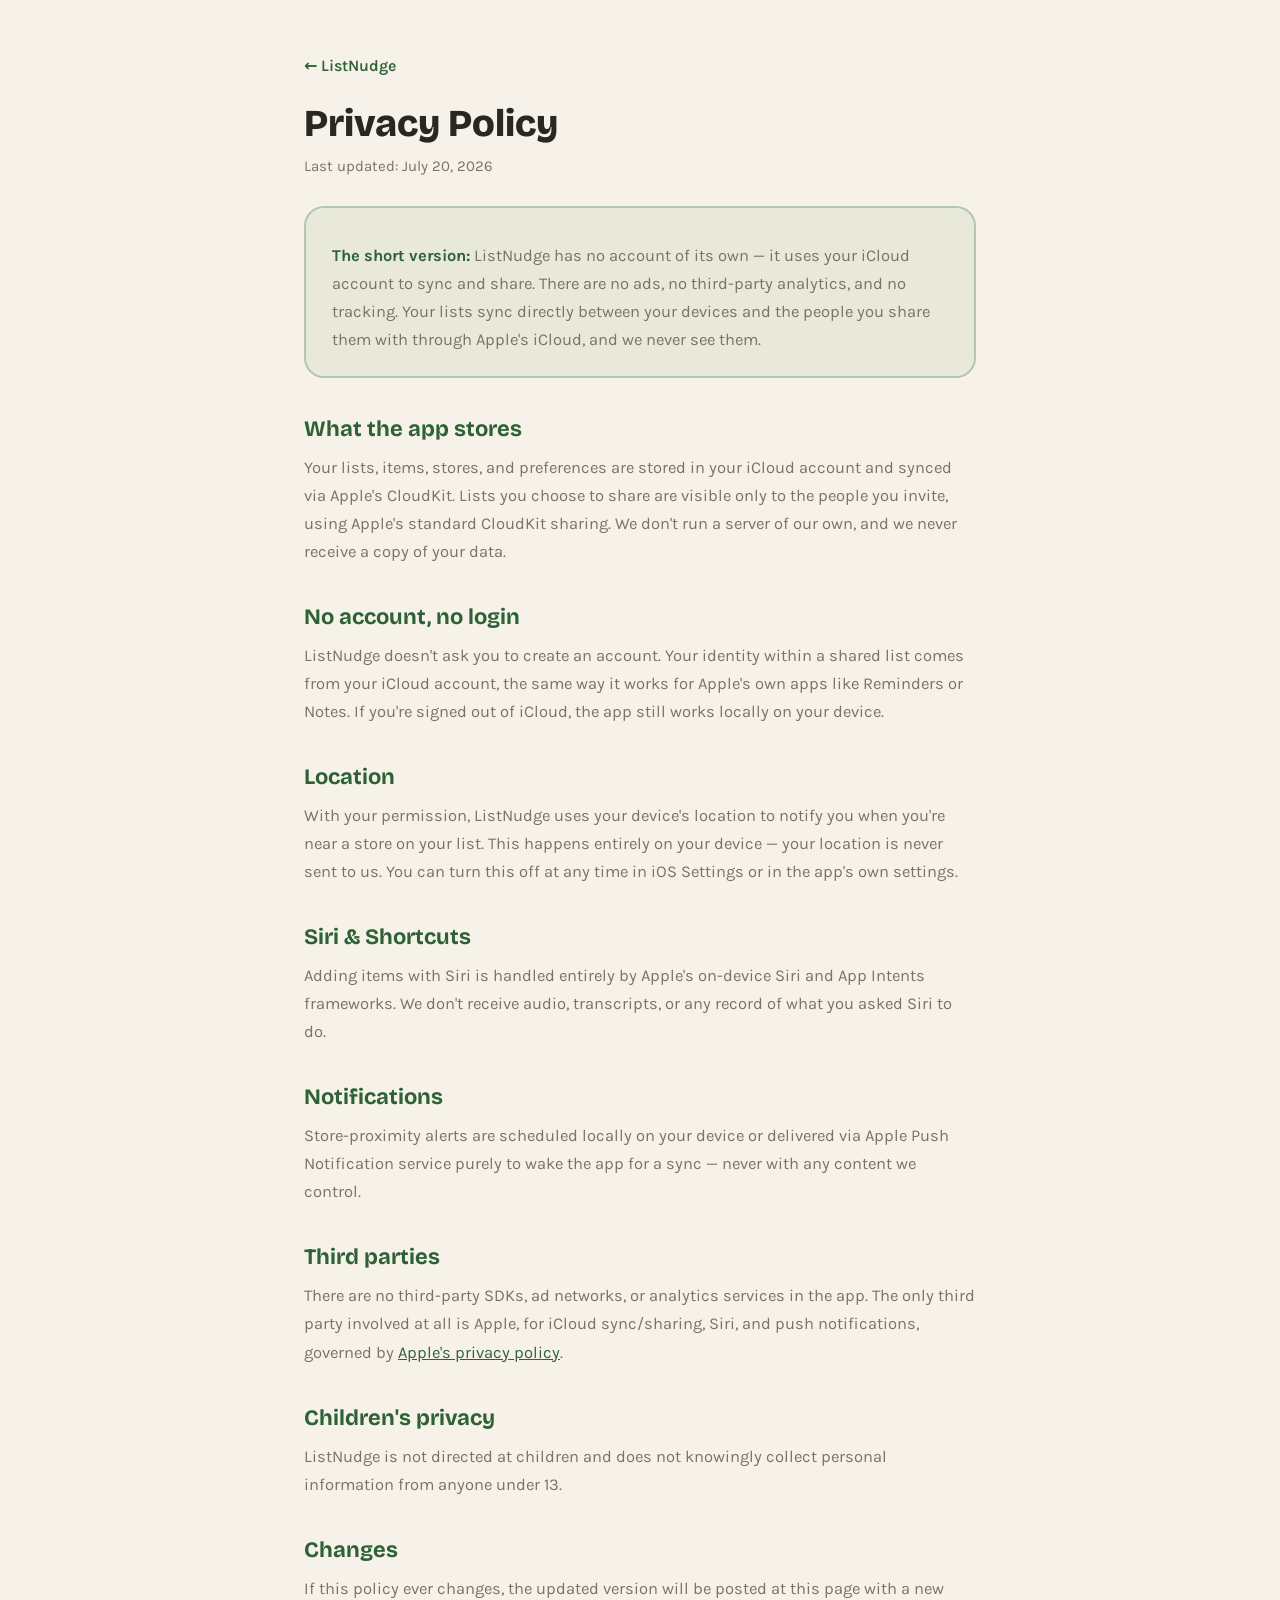
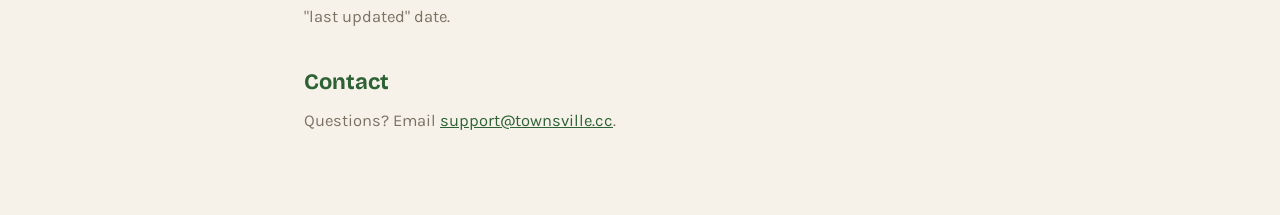
==== privacy.html @ 33e5379a "Add ListNudge marketing site Landing page and privacy policy, served by GitHub Pages at listnudge.to" ====
<!DOCTYPE html>
<html lang="en">
<head>
<meta charset="utf-8">
<meta name="viewport" content="width=device-width, initial-scale=1">
<title>Privacy Policy — ListNudge</title>
<meta name="description" content="Privacy policy for the ListNudge app. No accounts, no ads, no third-party tracking — sync and sharing happen directly through your own iCloud account.">
<link rel="icon" type="image/png" href="assets/app-icon.png">
<link rel="preconnect" href="https://fonts.googleapis.com">
<link rel="preconnect" href="https://fonts.gstatic.com" crossorigin>
<link href="https://fonts.googleapis.com/css2?family=Bricolage+Grotesque:opsz,wght@12..96,600..800&family=Karla:wght@400;500;600;700&display=swap" rel="stylesheet">
<style>
  :root {
    --bg: #F7F2E9; --card: #FFFFFF; --line: #EDE5D4;
    --ink: #2A2723; --sub: #7A7365;
    --accent: #3E7C46; --accent-deep: #2E6236;
  }
  @media (prefers-color-scheme: dark) {
    :root {
      --bg: #1B1A16; --card: #262420; --line: #35322A;
      --ink: #EFEAE0; --sub: #B0A896;
    }
  }
  * { margin: 0; padding: 0; box-sizing: border-box; }
  body {
    font-family: "Karla", system-ui, sans-serif; color: var(--ink);
    background: var(--bg); min-height: 100vh;
  }
  h1, h2 { font-family: "Bricolage Grotesque", system-ui, sans-serif; }
  main { max-width: 720px; margin: 0 auto; padding: 56px 24px 80px; }
  a { color: var(--accent-deep); }
  h1 { font-size: 38px; font-weight: 800; }
  .updated { color: var(--sub); margin-top: 8px; font-size: 15px; }
  h2 { font-size: 22px; font-weight: 700; margin-top: 38px; color: var(--accent-deep); }
  p, li { color: var(--sub); line-height: 1.7; margin-top: 12px; font-size: 16.5px; }
  ul { padding-left: 24px; }
  .tldr {
    margin-top: 26px; padding: 22px 26px; border-radius: 20px;
    background: rgba(62, 124, 70, 0.08); border: 2px solid rgba(62, 124, 70, 0.3);
  }
  .tldr strong { color: var(--accent-deep); }
  .back { display: inline-block; margin-bottom: 26px; text-decoration: none; font-weight: 600; }
</style>
</head>
<body>
<main>
  <a class="back" href="index.html">← ListNudge</a>
  <h1>Privacy Policy</h1>
  <p class="updated">Last updated: July 20, 2026</p>

  <div class="tldr">
    <p><strong>The short version:</strong> ListNudge has no account of its own — it uses your
    iCloud account to sync and share. There are no ads, no third-party analytics, and no
    tracking. Your lists sync directly between your devices and the people you share them with
    through Apple's iCloud, and we never see them.</p>
  </div>

  <h2>What the app stores</h2>
  <p>Your lists, items, stores, and preferences are stored in your iCloud account and synced via
  Apple's CloudKit. Lists you choose to share are visible only to the people you invite, using
  Apple's standard CloudKit sharing. We don't run a server of our own, and we never receive a
  copy of your data.</p>

  <h2>No account, no login</h2>
  <p>ListNudge doesn't ask you to create an account. Your identity within a shared list comes
  from your iCloud account, the same way it works for Apple's own apps like Reminders or Notes.
  If you're signed out of iCloud, the app still works locally on your device.</p>

  <h2>Location</h2>
  <p>With your permission, ListNudge uses your device's location to notify you when you're near
  a store on your list. This happens entirely on your device — your location is never sent to
  us. You can turn this off at any time in iOS Settings or in the app's own settings.</p>

  <h2>Siri &amp; Shortcuts</h2>
  <p>Adding items with Siri is handled entirely by Apple's on-device Siri and App Intents
  frameworks. We don't receive audio, transcripts, or any record of what you asked Siri to do.</p>

  <h2>Notifications</h2>
  <p>Store-proximity alerts are scheduled locally on your device or delivered via Apple Push
  Notification service purely to wake the app for a sync — never with any content we control.</p>

  <h2>Third parties</h2>
  <p>There are no third-party SDKs, ad networks, or analytics services in the app. The only
  third party involved at all is Apple, for iCloud sync/sharing, Siri, and push notifications,
  governed by <a href="https://www.apple.com/legal/privacy/" rel="noopener">Apple's privacy
  policy</a>.</p>

  <h2>Children's privacy</h2>
  <p>ListNudge is not directed at children and does not knowingly collect personal information
  from anyone under 13.</p>

  <h2>Changes</h2>
  <p>If this policy ever changes, the updated version will be posted at this page with a new
  "last updated" date.</p>

  <h2>Contact</h2>
  <p>Questions? Email <a href="mailto:support@townsville.cc">support@townsville.cc</a>.</p>
</main>
</body>
</html>
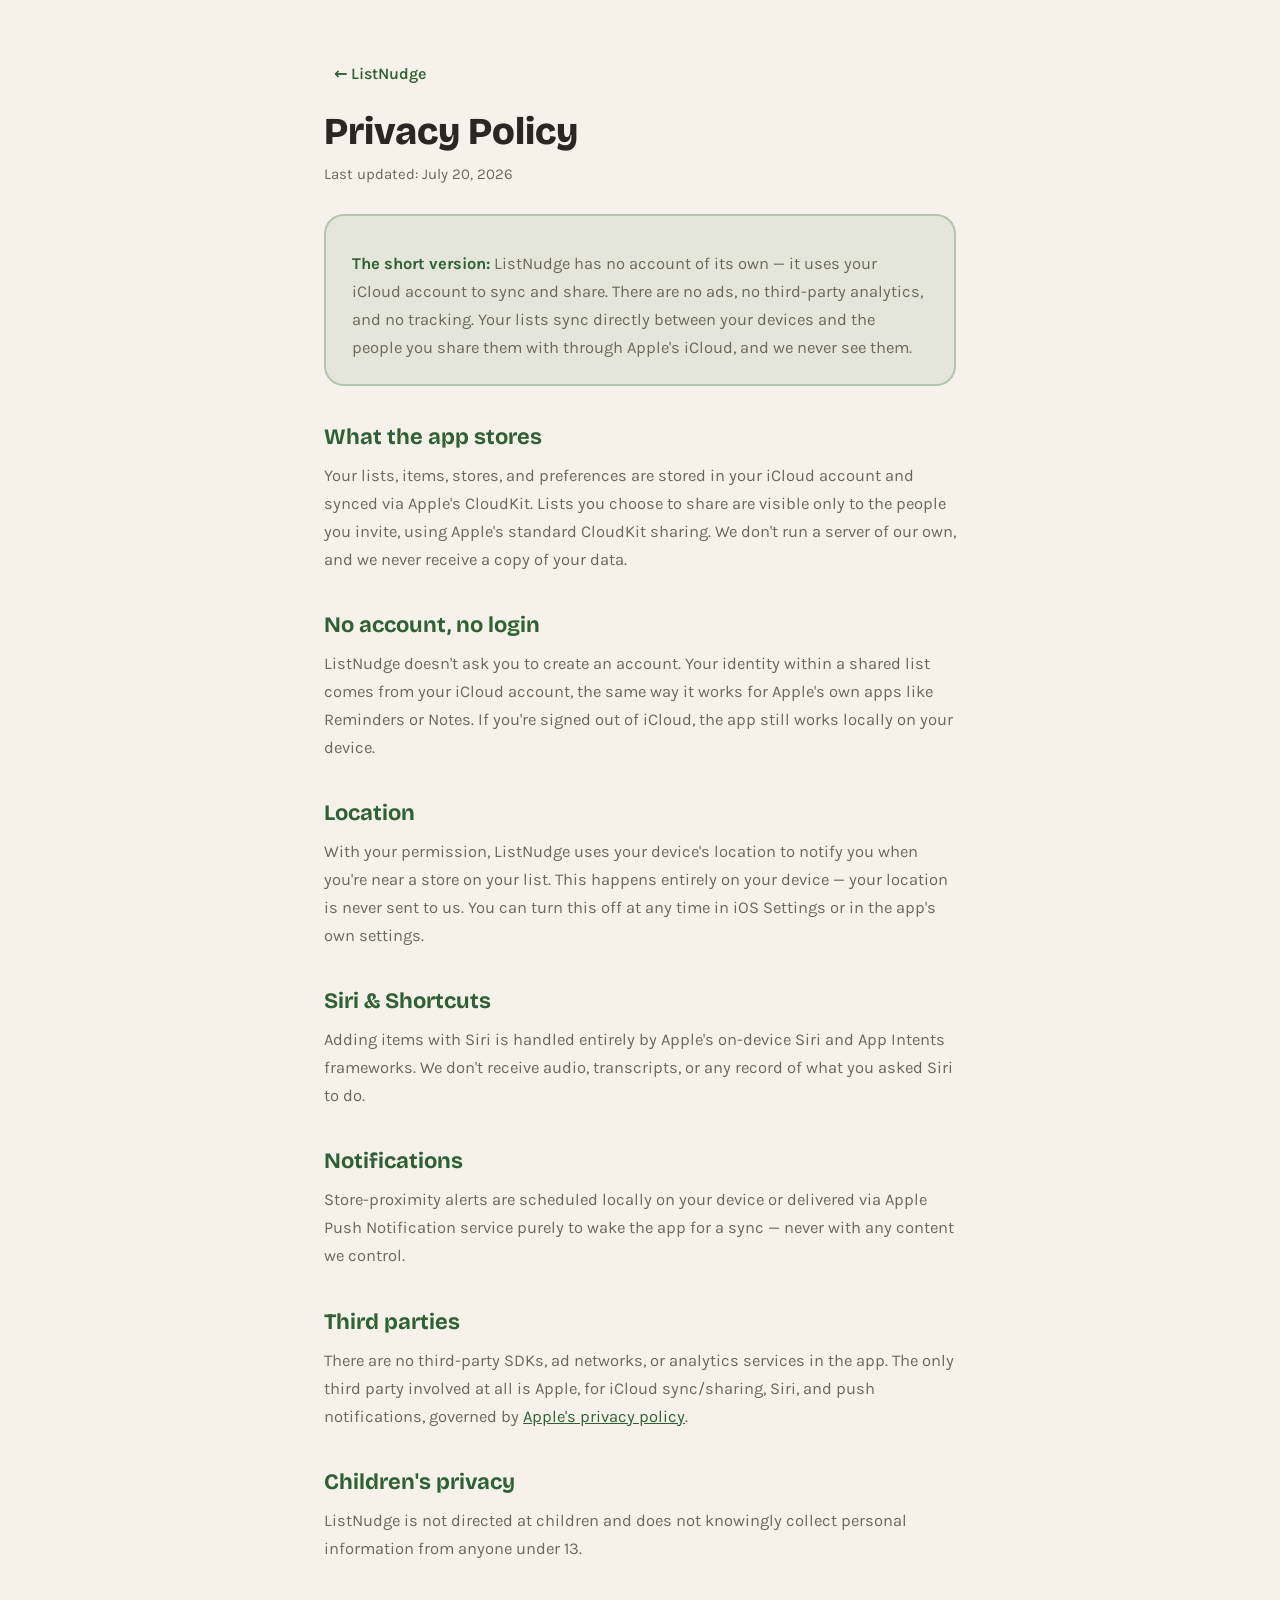
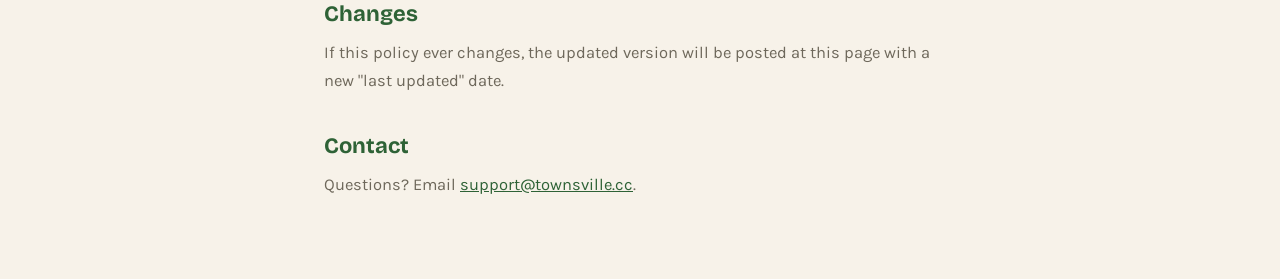
==== commit f56d9586: "Fix dark mode, contrast, focus, landmarks, and asset weight Addresses every finding from the site au" ====
--- a/privacy.html
+++ b/privacy.html
@@ -9,25 +9,12 @@
 <link rel="preconnect" href="https://fonts.googleapis.com">
 <link rel="preconnect" href="https://fonts.gstatic.com" crossorigin>
 <link href="https://fonts.googleapis.com/css2?family=Bricolage+Grotesque:opsz,wght@12..96,600..800&family=Karla:wght@400;500;600;700&display=swap" rel="stylesheet">
+<link rel="stylesheet" href="styles.css">
 <style>
-  :root {
-    --bg: #F7F2E9; --card: #FFFFFF; --line: #EDE5D4;
-    --ink: #2A2723; --sub: #7A7365;
-    --accent: #3E7C46; --accent-deep: #2E6236;
-  }
-  @media (prefers-color-scheme: dark) {
-    :root {
-      --bg: #1B1A16; --card: #262420; --line: #35322A;
-      --ink: #EFEAE0; --sub: #B0A896;
-    }
-  }
-  * { margin: 0; padding: 0; box-sizing: border-box; }
-  body {
-    font-family: "Karla", system-ui, sans-serif; color: var(--ink);
-    background: var(--bg); min-height: 100vh;
-  }
-  h1, h2 { font-family: "Bricolage Grotesque", system-ui, sans-serif; }
-  main { max-width: 720px; margin: 0 auto; padding: 56px 24px 80px; }
+  /* Tokens, reset, base type and focus live in styles.css. */
+  body { min-height: 100vh; }
+  /* 680px keeps the measure near 70ch at this size; 720px ran past 75ch. */
+  main { max-width: 680px; margin: 0 auto; padding: 56px 24px 80px; }
   a { color: var(--accent-deep); }
   h1 { font-size: 38px; font-weight: 800; }
   .updated { color: var(--sub); margin-top: 8px; font-size: 15px; }
@@ -36,10 +23,14 @@
   ul { padding-left: 24px; }
   .tldr {
     margin-top: 26px; padding: 22px 26px; border-radius: 20px;
-    background: rgba(62, 124, 70, 0.08); border: 2px solid rgba(62, 124, 70, 0.3);
+    background: var(--accent-wash); border: 2px solid rgba(62, 124, 70, 0.3);
   }
   .tldr strong { color: var(--accent-deep); }
-  .back { display: inline-block; margin-bottom: 26px; text-decoration: none; font-weight: 600; }
+  .back {
+    display: inline-block; margin-bottom: 18px; padding: 8px 10px;
+    text-decoration: none; font-weight: 600;
+  }
+  .back:hover { text-decoration: underline; }
 </style>
 </head>
 <body>
--- a/styles.css
+++ b/styles.css
@@ -0,0 +1,84 @@
+/* ListNudge — shared foundation.
+   Tokens, reset, base type, and focus live here so a color fix lands on every page at once.
+   Page-specific layout stays in each page's own <style> block. */
+
+:root {
+  --bg: #F7F2E9;
+  --card: #FFFFFF;
+  --line: #EDE5D4;
+  --line2: #F1EBDD;
+
+  --ink: #2A2723;
+  --sub: #6E685B;
+
+  --accent: #3E7C46;
+  --accent-deep: #2E6236;
+  --accent-wash: rgba(62, 124, 70, 0.1);
+
+  /* The hero panel is dark in BOTH schemes, so it needs its own surface token.
+     It must never be --ink: that is the body *text* color and it inverts in dark mode,
+     which previously turned the panel near-white while its text stayed near-white. */
+  --panel-bg: #2A2723;
+  --panel-text: #F3EFE4;
+  --panel-sub: #C9C2B2;
+  --panel-accent: #8FCB93;
+
+  --focus-ring: var(--accent-deep);
+
+  --space-xs: .5rem; --space-sm: 1rem; --space-md: 1.5rem;
+  --space-lg: 2.5rem; --space-xl: 4rem; --space-2xl: 6rem;
+  --ease-out: cubic-bezier(.16,1,.3,1);
+}
+
+@media (prefers-color-scheme: dark) {
+  :root {
+    --bg: #1B1A16;
+    --card: #262420;
+    --line: #35322A;
+    --line2: #302D26;
+
+    --ink: #EFEAE0;
+    --sub: #B0A896;
+
+    /* Deep green is tuned for cream. On a dark surface it drops to ~2.4:1, so the
+       dark scheme borrows the panel's proven light green instead. */
+    --accent-deep: #8FCB93;
+    --accent-wash: rgba(62, 124, 70, 0.18);
+  }
+}
+
+* { margin: 0; padding: 0; box-sizing: border-box; }
+html, body { overflow-x: clip; }
+
+body {
+  font-family: "Karla", system-ui, sans-serif;
+  color: var(--ink);
+  background: var(--bg);
+}
+
+h1, h2, h3 {
+  font-family: "Bricolage Grotesque", system-ui, sans-serif;
+  font-style: normal;
+  overflow-wrap: anywhere;
+  text-wrap: balance;
+}
+
+a { color: inherit; }
+
+/* One visible focus treatment for every interactive element. `--focus-ring` is a variable
+   rather than a fixed color so surfaces that invert (the dark hero) can re-point it locally
+   instead of each control restyling its own outline. */
+:focus-visible {
+  outline: 3px solid var(--focus-ring);
+  outline-offset: 3px;
+  border-radius: 6px;
+}
+
+@media (prefers-reduced-motion: reduce) {
+  *, *::before, *::after {
+    animation-duration: .01ms !important;
+    animation-iteration-count: 1 !important;
+    transition-duration: .01ms !important;
+    scroll-behavior: auto !important;
+  }
+}
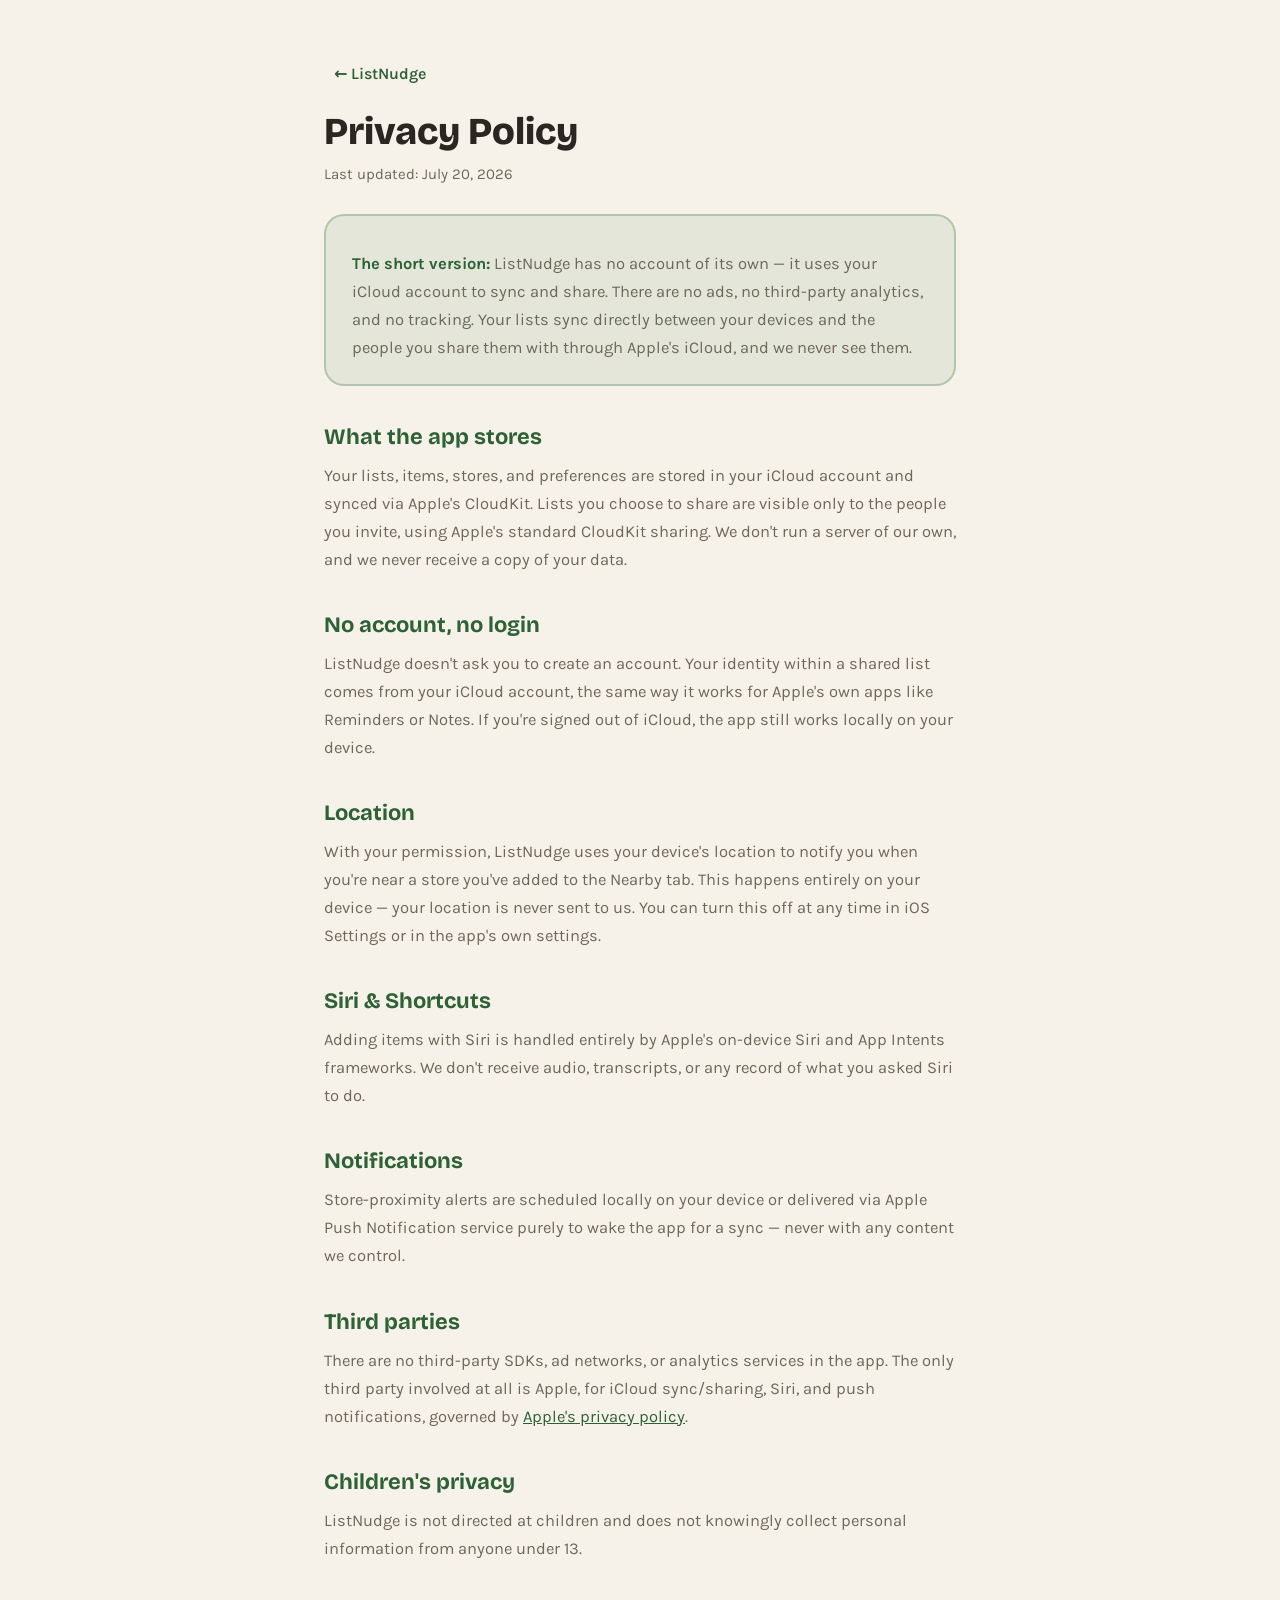
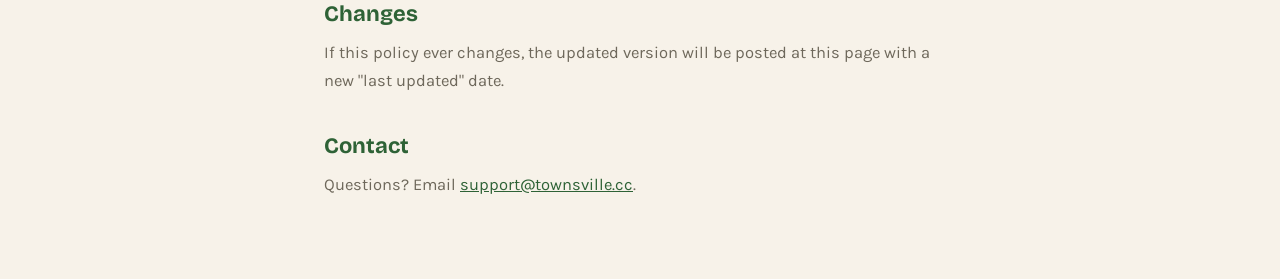
==== commit 97b41b6c: "Scope location-nudge copy to watched stores, not any nearby store Matches the ListNudge app's actual" ====
--- a/privacy.html
+++ b/privacy.html
@@ -59,8 +59,9 @@
 
   <h2>Location</h2>
   <p>With your permission, ListNudge uses your device's location to notify you when you're near
-  a store on your list. This happens entirely on your device — your location is never sent to
-  us. You can turn this off at any time in iOS Settings or in the app's own settings.</p>
+  a store you've added to the Nearby tab. This happens entirely on your device — your location
+  is never sent to us. You can turn this off at any time in iOS Settings or in the app's own
+  settings.</p>
 
   <h2>Siri &amp; Shortcuts</h2>
   <p>Adding items with Siri is handled entirely by Apple's on-device Siri and App Intents
